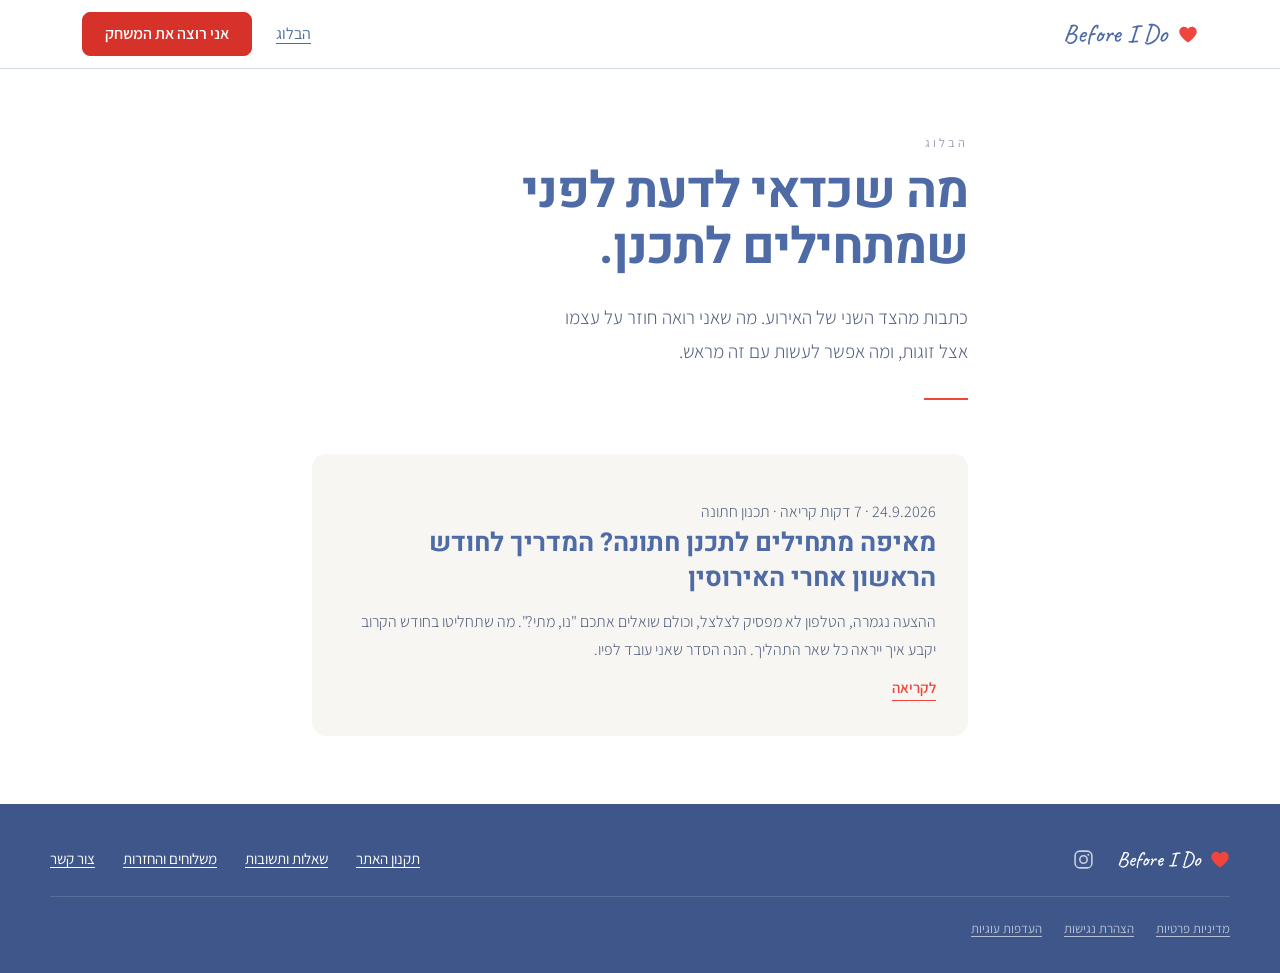
==== blog/index.html @ f8347210 "Add the blog, and its first article "מאיפה מתחילים לתכנן חתונה" and "מה עושים אחרי שהתארסנו" have re" ====
<!DOCTYPE html>
<html lang="he" dir="rtl">
<head>
<meta charset="utf-8">
<meta name="viewport" content="width=device-width, initial-scale=1">
<title>הבלוג — Before I Do</title>
<meta name="description" content="כתבות על תכנון חתונה מהצד של המפיק: מאיפה מתחילים, איך מדברים על תקציב, ואיך עוברים את התהליך ביחד.">
<meta name="theme-color" content="#4F6BA5">
<link rel="canonical" href="https://www.beforeido.co.il/blog">
<link rel="icon" href="/assets/favicon.svg" type="image/svg+xml">
<link rel="stylesheet" href="/assets/fonts.css">
<meta property="og:type" content="website">
<meta property="og:locale" content="he_IL">
<meta property="og:site_name" content="Before I Do">
<meta property="og:url" content="https://www.beforeido.co.il/blog">
<meta property="og:title" content="הבלוג — Before I Do">
<meta property="og:description" content="כתבות על תכנון חתונה מהצד של המפיק: מאיפה מתחילים, איך מדברים על תקציב, ואיך עוברים את התהליך ביחד.">
<meta property="og:image" content="https://www.beforeido.co.il/assets/og-card.png">
<meta name="twitter:card" content="summary_large_image">
<script type="application/ld+json">{"@context":"https://schema.org","@type":"Blog","@id":"https://www.beforeido.co.il/blog#blog","name":"הבלוג של Before I Do","inLanguage":"he-IL","publisher":{"@id":"https://www.beforeido.co.il/#org"},"blogPost":[{"@type":"BlogPosting","headline":"מאיפה מתחילים לתכנן חתונה? המדריך לחודש הראשון אחרי האירוסין","datePublished":"2026-09-24","url":"https://www.beforeido.co.il/blog/meifo-matchilim-letachnen-chatuna"}]}</script>
<style>
  *, *::before, *::after { box-sizing: border-box; }
  :root { color-scheme: light; }
  html { -webkit-text-size-adjust: 100%; }
  body {
    margin: 0; background: #fff; color: #2F3F63;
    font: 300 17px/1.85 Assistant, system-ui, sans-serif;
  }
  a { color: #4F6BA5; }
  a:focus-visible, button:focus-visible {
    outline: 3px solid #EF453D; outline-offset: 3px; border-radius: 4px;
  }
  img { max-width: 100%; height: auto; }

  /* ── header ───────────────────────────────────────────── */
  .bl-top { background: #fff; border-bottom: 1.5px solid rgba(79,107,165,.25); }
  .bl-top-in {
    max-width: 1180px; margin: 0 auto; padding: 12px clamp(20px,5vw,32px);
    display: flex; align-items: center; justify-content: space-between;
    gap: 12px clamp(14px,3vw,26px); flex-wrap: wrap;
  }
  .bl-brand { display: inline-flex; align-items: center; gap: 11px; min-height: 44px; text-decoration: none; }
  .bl-brand span { font: 500 clamp(17px,2.94vw,26px)/1 Caveat, cursive; color: #4F6BA5; }
  .bl-top-nav { display: flex; align-items: center; gap: 10px clamp(14px,3vw,24px); flex-wrap: wrap; }
  .bl-top-nav > a {
    display: inline-flex; align-items: center; min-height: 44px;
    font: 400 16px/1 Assistant, sans-serif; color: #4F6BA5;
    text-decoration: underline; text-underline-offset: 4px;
  }
  .bl-cta {
    text-decoration: none !important; color: #fff !important;
    background: #D63229; border: 1.5px solid #D63229; border-radius: 8px;
    padding: 0 22px; height: 44px; font-weight: 600 !important; white-space: nowrap;
    transition: transform 200ms cubic-bezier(.22,.8,.3,1), box-shadow 200ms ease;
  }
  @media (hover: hover) { .bl-cta:hover { transform: translateY(-2px); box-shadow: 0 8px 20px rgba(31,44,74,.18); } }
  .bl-cta:active { transform: translateY(0); }

  /* ── shared shell ─────────────────────────────────────── */
  .bl-wrap { max-width: 720px; margin: 0 auto; padding: clamp(36px,6vw,68px) clamp(20px,5vw,32px); }
  .bl-eyebrow {
    margin: 0 0 14px; font: 400 12.5px/1 Assistant, sans-serif;
    letter-spacing: 3px; color: rgba(47,63,99,.5);
  }
  .bl-rule { display: block; width: 44px; height: 2px; background: #EF453D; margin: clamp(22px,3vw,30px) 0; }

  /* ── index ────────────────────────────────────────────── */
  .bl-index h1 {
    margin: 0; font: 700 clamp(30px,5vw,50px)/1.12 Heebo, sans-serif;
    letter-spacing: -1px; color: #4F6BA5;
  }
  .bl-index > p.bl-dek {
    margin: clamp(18px,2.4vw,24px) 0 0; max-width: 46ch;
    font: 300 clamp(17px,2.1vw,19px)/1.8 Assistant, sans-serif; color: rgba(47,63,99,.85);
  }
  .bl-list { margin: clamp(34px,5vw,54px) 0 0; display: flex; flex-direction: column; gap: clamp(20px,3vw,26px); }
  .bl-card {
    display: block; text-decoration: none; background: #F7F6F3;
    border-radius: 14px; padding: clamp(24px,3.4vw,32px);
    transition: transform 220ms cubic-bezier(.22,.8,.3,1), box-shadow 220ms ease;
  }
  @media (hover: hover) { .bl-card:hover { transform: translateY(-3px); box-shadow: 0 16px 34px rgba(31,44,74,.12); } }
  .bl-card-meta { margin: 0 0 12px; font: 400 13px/1 Assistant, sans-serif; color: rgba(47,63,99,.55); }
  .bl-card h2 {
    margin: 0; font: 700 clamp(20px,2.8vw,26px)/1.35 Heebo, sans-serif; color: #4F6BA5;
  }
  .bl-card p { margin: 12px 0 0; font: 300 16px/1.75 Assistant, sans-serif; color: rgba(47,63,99,.85); }
  .bl-card span.bl-more {
    display: inline-block; margin-top: 16px;
    font: 600 15px/1 Assistant, sans-serif; color: #EF453D;
    border-bottom: 1.5px solid #EF453D; padding-bottom: 5px;
  }

  /* ── article ──────────────────────────────────────────── */
  .bl-post h1 {
    margin: 0; font: 700 clamp(28px,4.6vw,46px)/1.15 Heebo, sans-serif;
    letter-spacing: -.8px; color: #4F6BA5;
  }
  .bl-lede {
    margin: clamp(20px,2.6vw,26px) 0 0;
    font: 300 clamp(18px,2.3vw,21px)/1.75 Assistant, sans-serif; color: rgba(47,63,99,.85);
  }
  .bl-body { margin-top: clamp(8px,1.4vw,14px); }
  .bl-body h2 {
    margin: clamp(38px,5vw,56px) 0 clamp(12px,1.6vw,18px);
    font: 700 clamp(22px,3vw,30px)/1.3 Heebo, sans-serif; color: #4F6BA5; letter-spacing: -.4px;
  }
  .bl-body h3 {
    margin: clamp(26px,3.4vw,34px) 0 clamp(8px,1.2vw,12px);
    font: 700 clamp(18px,2.2vw,21px)/1.4 Heebo, sans-serif; color: #2F3F63;
  }
  .bl-body p { margin: 0 0 clamp(14px,1.8vw,20px); }
  .bl-body strong { font-weight: 700; color: #4F6BA5; }
  .bl-body ul { margin: 0 0 clamp(16px,2vw,22px); padding-inline-start: 0; list-style: none; }
  .bl-body ul > li {
    position: relative; margin: 0 0 10px; padding-inline-start: 22px;
  }
  .bl-body ul > li::before {
    content: ""; position: absolute; inset-inline-start: 4px; top: .78em;
    width: 6px; height: 6px; border-radius: 50%; background: #EF453D;
  }

  /* ── the product, once, at the end ────────────────────── */
  .bl-plug {
    margin: clamp(44px,6vw,68px) 0 0; background: #4F6BA5; border-radius: 16px;
    padding: clamp(28px,4vw,40px); color: #fff; text-align: center;
  }
  .bl-plug p.bl-plug-eye {
    margin: 0 0 12px; font: 400 12.5px/1 Assistant, sans-serif;
    letter-spacing: 3px; color: rgba(255,255,255,.6);
  }
  .bl-plug h2 { margin: 0; font: 700 clamp(21px,2.8vw,27px)/1.35 Heebo, sans-serif; color: #fff; }
  .bl-plug p.bl-plug-body {
    margin: 14px auto 0; max-width: 46ch;
    font: 300 16px/1.8 Assistant, sans-serif; color: rgba(255,255,255,.9);
  }
  .bl-plug a {
    display: inline-flex; align-items: center; justify-content: center;
    margin-top: 24px; min-height: 52px; padding: 0 34px; border-radius: 8px;
    background: #fff; color: #4F6BA5; border: 1.5px solid #fff;
    font: 600 17px/1 Assistant, sans-serif; text-decoration: none; white-space: nowrap;
    transition: transform 200ms cubic-bezier(.22,.8,.3,1), box-shadow 200ms ease;
  }
  @media (hover: hover) { .bl-plug a:hover { transform: translateY(-2px); box-shadow: 0 8px 20px rgba(0,0,0,.2); } }
  .bl-plug a:active { transform: translateY(0); }

  .bl-back { margin: clamp(30px,4vw,44px) 0 0; font: 400 15px/1 Assistant, sans-serif; }
  .bl-back a { display: inline-flex; align-items: center; min-height: 44px; }

  /* ── footer (same bar the rest of the site carries) ───── */
  #bid-footer {
    background: #3E568A;
    padding: clamp(26px,3.6vw,34px) clamp(20px,5vw,32px) clamp(20px,3vw,26px);
    font-family: Assistant, system-ui, sans-serif;
  }
  .bid-f-bar {
    max-width: 1180px; margin: 0 auto;
    display: flex; flex-wrap: wrap; align-items: center;
    justify-content: space-between; gap: 2px clamp(18px,3vw,32px);
  }
  .bid-f-logo { display: inline-flex; align-items: center; gap: 10px; min-height: 44px; text-decoration: none; }
  .bid-f-logo span { font: 500 clamp(16px,2.4vw,21px)/1 Caveat, cursive; color: #fff; }
  .bid-f-links { display: flex; flex-wrap: wrap; align-items: center; gap: 0 clamp(16px,2.4vw,28px); }
  .bid-f-links > a {
    display: inline-flex; align-items: center; min-height: 44px;
    font: 400 15px/1.5 Assistant, sans-serif; color: #fff;
    text-decoration: underline; text-underline-offset: 3px;
  }
  .bid-f-fine {
    max-width: 1180px; margin: clamp(10px,1.4vw,14px) auto 0;
    padding-block-start: clamp(10px,1.4vw,14px);
    border-block-start: 1px solid rgba(255,255,255,.14);
    display: flex; flex-wrap: wrap; align-items: center; gap: 0 clamp(14px,2vw,22px);
  }
  .bid-f-fine > a {
    display: inline-flex; align-items: center; min-height: 36px;
    font: 400 13px/1.5 Assistant, sans-serif; color: rgba(255,255,255,.62);
    text-decoration: underline; text-underline-offset: 3px;
  }
  @media (hover: hover) { .bid-f-fine > a:hover { color: #fff; } }
  .bid-f-brand { display: inline-flex; align-items: center; gap: clamp(6px,1.4vw,12px); }
  .bid-f-ig {
    display: inline-flex; align-items: center; justify-content: center;
    width: 44px; height: 44px; color: rgba(255,255,255,.72); text-decoration: none;
    transition: color 200ms ease, transform 200ms cubic-bezier(.22,.8,.3,1);
  }
  .bid-f-ig svg { display: block; width: 21px; height: 21px; }
  @media (hover: hover) { .bid-f-ig:hover { color: #fff; transform: translateY(-2px); } }
  @media (max-width: 760px) {
    .bid-f-bar { justify-content: center; gap: 4px 0; }
    .bid-f-links { justify-content: center; gap: 0 20px; }
    .bid-f-fine { justify-content: center; gap: 0 18px; }
  }
  @media (prefers-reduced-motion: reduce) {
    * { transition: none !important; }
  }
</style>
</head>
<body>
<header class="bl-top">
<div class="bl-top-in">
<a class="bl-brand" href="/"><svg width="20" height="17" viewBox="0 0 24 21" fill="#EF453D" aria-hidden="true" style="display:block"><path d="M12 20.4C12 20.4 1.2 13.3 1.2 7.1 1.2 3.7 3.9 1 7.1 1 9.2 1 11.1 2.1 12 3.8 12.9 2.1 14.8 1 16.9 1 20.1 1 22.8 3.7 22.8 7.1 22.8 13.3 12 20.4 12 20.4Z"></path></svg><span>Before I Do</span></a>
<nav class="bl-top-nav">
<a href="/blog">הבלוג</a>
<a class="bl-cta" href="/checkout">אני רוצה את המשחק</a>
</nav>
</div>
</header>
<main class="bl-wrap bl-index">
<p class="bl-eyebrow">הבלוג</p>
<h1>מה שכדאי לדעת לפני שמתחילים לתכנן.</h1>
<p class="bl-dek">כתבות מהצד השני של האירוע. מה שאני רואה חוזר על עצמו אצל זוגות, ומה אפשר לעשות עם זה מראש.</p>
<i class="bl-rule" aria-hidden="true"></i>
<div class="bl-list">
<a class="bl-card" href="/blog/meifo-matchilim-letachnen-chatuna">
<p class="bl-card-meta">24.9.2026 · 7 דקות קריאה · תכנון חתונה</p>
<h2>מאיפה מתחילים לתכנן חתונה? המדריך לחודש הראשון אחרי האירוסין</h2>
<p>ההצעה נגמרה, הטלפון לא מפסיק לצלצל, וכולם שואלים אתכם "נו, מתי?". מה שתחליטו בחודש הקרוב יקבע איך ייראה כל שאר התהליך. הנה הסדר שאני עובד לפיו.</p>
<span class="bl-more">לקריאה</span>
</a>
</div>
</main>
<footer id="bid-footer" dir="rtl">
<div class="bid-f-bar">
<div class="bid-f-brand">
<a class="bid-f-logo" href="/">
<svg width="20" height="17" viewBox="0 0 24 21" fill="#EF453D" aria-hidden="true" style="display:block"><path d="M12 20.4C12 20.4 1.2 13.3 1.2 7.1 1.2 3.7 3.9 1 7.1 1 9.2 1 11.1 2.1 12 3.8 12.9 2.1 14.8 1 16.9 1 20.1 1 22.8 3.7 22.8 7.1 22.8 13.3 12 20.4 12 20.4Z"></path></svg>
<span>Before I Do</span>
</a>
<a class="bid-f-ig" href="https://www.instagram.com/beforeido_wedding" target="_blank" rel="noopener" aria-label="Before I Do באינסטגרם">
<svg viewBox="0 0 24 24" fill="none" stroke="currentColor" stroke-width="1.8" aria-hidden="true"><rect x="2.4" y="2.4" width="19.2" height="19.2" rx="5.4"/><circle cx="12" cy="12" r="4.2"/><circle cx="17.5" cy="6.5" r="1.15" fill="currentColor" stroke="none"/></svg>
</a>
</div>
<nav class="bid-f-links" aria-label="מידע ותקנון">
<a href="/terms#terms">תקנון האתר</a>
<a href="/#bid-faq-section">שאלות ותשובות</a>
<a href="/terms#returns">משלוחים והחזרות</a>
<a href="tel:0526604320">צור קשר</a>
</nav>
</div>
<div class="bid-f-fine">
<a href="/privacy#privacy">מדיניות פרטיות</a>
<a href="/privacy#accessibility">הצהרת נגישות</a>
<a href="/privacy#cookies">העדפות עוגיות</a>
</div>
</footer>
</body>
</html>
---- assets/fonts.css ----
@font-face {
  font-family: 'Assistant';
  font-style: normal;
  font-weight: 300;
  font-display: swap;
  src: url("/assets/fonts/font-1.woff2") format('woff2');
  unicode-range: U+0307-0308, U+0590-05FF, U+200C-2010, U+20AA, U+25CC, U+FB1D-FB4F;
}
@font-face {
  font-family: 'Assistant';
  font-style: normal;
  font-weight: 300;
  font-display: swap;
  src: url("/assets/fonts/font-2.woff2") format('woff2');
  unicode-range: U+0100-02BA, U+02BD-02C5, U+02C7-02CC, U+02CE-02D7, U+02DD-02FF, U+0304, U+0308, U+0329, U+1D00-1DBF, U+1E00-1E9F, U+1EF2-1EFF, U+2020, U+20A0-20AB, U+20AD-20C0, U+2113, U+2C60-2C7F, U+A720-A7FF;
}
@font-face {
  font-family: 'Assistant';
  font-style: normal;
  font-weight: 300;
  font-display: swap;
  src: url("/assets/fonts/font-3.woff2") format('woff2');
  unicode-range: U+0000-00FF, U+0131, U+0152-0153, U+02BB-02BC, U+02C6, U+02DA, U+02DC, U+0304, U+0308, U+0329, U+2000-206F, U+20AC, U+2122, U+2191, U+2193, U+2212, U+2215, U+FEFF, U+FFFD;
}
@font-face {
  font-family: 'Assistant';
  font-style: normal;
  font-weight: 400;
  font-display: swap;
  src: url("/assets/fonts/font-1.woff2") format('woff2');
  unicode-range: U+0307-0308, U+0590-05FF, U+200C-2010, U+20AA, U+25CC, U+FB1D-FB4F;
}
@font-face {
  font-family: 'Assistant';
  font-style: normal;
  font-weight: 400;
  font-display: swap;
  src: url("/assets/fonts/font-2.woff2") format('woff2');
  unicode-range: U+0100-02BA, U+02BD-02C5, U+02C7-02CC, U+02CE-02D7, U+02DD-02FF, U+0304, U+0308, U+0329, U+1D00-1DBF, U+1E00-1E9F, U+1EF2-1EFF, U+2020, U+20A0-20AB, U+20AD-20C0, U+2113, U+2C60-2C7F, U+A720-A7FF;
}
@font-face {
  font-family: 'Assistant';
  font-style: normal;
  font-weight: 400;
  font-display: swap;
  src: url("/assets/fonts/font-3.woff2") format('woff2');
  unicode-range: U+0000-00FF, U+0131, U+0152-0153, U+02BB-02BC, U+02C6, U+02DA, U+02DC, U+0304, U+0308, U+0329, U+2000-206F, U+20AC, U+2122, U+2191, U+2193, U+2212, U+2215, U+FEFF, U+FFFD;
}
@font-face {
  font-family: 'Assistant';
  font-style: normal;
  font-weight: 600;
  font-display: swap;
  src: url("/assets/fonts/font-1.woff2") format('woff2');
  unicode-range: U+0307-0308, U+0590-05FF, U+200C-2010, U+20AA, U+25CC, U+FB1D-FB4F;
}
@font-face {
  font-family: 'Assistant';
  font-style: normal;
  font-weight: 600;
  font-display: swap;
  src: url("/assets/fonts/font-2.woff2") format('woff2');
  unicode-range: U+0100-02BA, U+02BD-02C5, U+02C7-02CC, U+02CE-02D7, U+02DD-02FF, U+0304, U+0308, U+0329, U+1D00-1DBF, U+1E00-1E9F, U+1EF2-1EFF, U+2020, U+20A0-20AB, U+20AD-20C0, U+2113, U+2C60-2C7F, U+A720-A7FF;
}
@font-face {
  font-family: 'Assistant';
  font-style: normal;
  font-weight: 600;
  font-display: swap;
  src: url("/assets/fonts/font-3.woff2") format('woff2');
  unicode-range: U+0000-00FF, U+0131, U+0152-0153, U+02BB-02BC, U+02C6, U+02DA, U+02DC, U+0304, U+0308, U+0329, U+2000-206F, U+20AC, U+2122, U+2191, U+2193, U+2212, U+2215, U+FEFF, U+FFFD;
}
@font-face {
  font-family: 'Assistant';
  font-style: normal;
  font-weight: 700;
  font-display: swap;
  src: url("/assets/fonts/font-1.woff2") format('woff2');
  unicode-range: U+0307-0308, U+0590-05FF, U+200C-2010, U+20AA, U+25CC, U+FB1D-FB4F;
}
@font-face {
  font-family: 'Assistant';
  font-style: normal;
  font-weight: 700;
  font-display: swap;
  src: url("/assets/fonts/font-2.woff2") format('woff2');
  unicode-range: U+0100-02BA, U+02BD-02C5, U+02C7-02CC, U+02CE-02D7, U+02DD-02FF, U+0304, U+0308, U+0329, U+1D00-1DBF, U+1E00-1E9F, U+1EF2-1EFF, U+2020, U+20A0-20AB, U+20AD-20C0, U+2113, U+2C60-2C7F, U+A720-A7FF;
}
@font-face {
  font-family: 'Assistant';
  font-style: normal;
  font-weight: 700;
  font-display: swap;
  src: url("/assets/fonts/font-3.woff2") format('woff2');
  unicode-range: U+0000-00FF, U+0131, U+0152-0153, U+02BB-02BC, U+02C6, U+02DA, U+02DC, U+0304, U+0308, U+0329, U+2000-206F, U+20AC, U+2122, U+2191, U+2193, U+2212, U+2215, U+FEFF, U+FFFD;
}
@font-face {
  font-family: 'Caveat';
  font-style: normal;
  font-weight: 400;
  font-display: swap;
  src: url("/assets/fonts/font-4.woff2") format('woff2');
  unicode-range: U+0460-052F, U+1C80-1C8A, U+20B4, U+2DE0-2DFF, U+A640-A69F, U+FE2E-FE2F;
}
@font-face {
  font-family: 'Caveat';
  font-style: normal;
  font-weight: 400;
  font-display: swap;
  src: url("/assets/fonts/font-5.woff2") format('woff2');
  unicode-range: U+0301, U+0400-045F, U+0490-0491, U+04B0-04B1, U+2116;
}
@font-face {
  font-family: 'Caveat';
  font-style: normal;
  font-weight: 400;
  font-display: swap;
  src: url("/assets/fonts/font-6.woff2") format('woff2');
  unicode-range: U+0100-02BA, U+02BD-02C5, U+02C7-02CC, U+02CE-02D7, U+02DD-02FF, U+0304, U+0308, U+0329, U+1D00-1DBF, U+1E00-1E9F, U+1EF2-1EFF, U+2020, U+20A0-20AB, U+20AD-20C0, U+2113, U+2C60-2C7F, U+A720-A7FF;
}
@font-face {
  font-family: 'Caveat';
  font-style: normal;
  font-weight: 400;
  font-display: swap;
  src: url("/assets/fonts/font-7.woff2") format('woff2');
  unicode-range: U+0000-00FF, U+0131, U+0152-0153, U+02BB-02BC, U+02C6, U+02DA, U+02DC, U+0304, U+0308, U+0329, U+2000-206F, U+20AC, U+2122, U+2191, U+2193, U+2212, U+2215, U+FEFF, U+FFFD;
}
@font-face {
  font-family: 'Caveat';
  font-style: normal;
  font-weight: 500;
  font-display: swap;
  src: url("/assets/fonts/font-4.woff2") format('woff2');
  unicode-range: U+0460-052F, U+1C80-1C8A, U+20B4, U+2DE0-2DFF, U+A640-A69F, U+FE2E-FE2F;
}
@font-face {
  font-family: 'Caveat';
  font-style: normal;
  font-weight: 500;
  font-display: swap;
  src: url("/assets/fonts/font-5.woff2") format('woff2');
  unicode-range: U+0301, U+0400-045F, U+0490-0491, U+04B0-04B1, U+2116;
}
@font-face {
  font-family: 'Caveat';
  font-style: normal;
  font-weight: 500;
  font-display: swap;
  src: url("/assets/fonts/font-6.woff2") format('woff2');
  unicode-range: U+0100-02BA, U+02BD-02C5, U+02C7-02CC, U+02CE-02D7, U+02DD-02FF, U+0304, U+0308, U+0329, U+1D00-1DBF, U+1E00-1E9F, U+1EF2-1EFF, U+2020, U+20A0-20AB, U+20AD-20C0, U+2113, U+2C60-2C7F, U+A720-A7FF;
}
@font-face {
  font-family: 'Caveat';
  font-style: normal;
  font-weight: 500;
  font-display: swap;
  src: url("/assets/fonts/font-7.woff2") format('woff2');
  unicode-range: U+0000-00FF, U+0131, U+0152-0153, U+02BB-02BC, U+02C6, U+02DA, U+02DC, U+0304, U+0308, U+0329, U+2000-206F, U+20AC, U+2122, U+2191, U+2193, U+2212, U+2215, U+FEFF, U+FFFD;
}
@font-face {
  font-family: 'Caveat';
  font-style: normal;
  font-weight: 600;
  font-display: swap;
  src: url("/assets/fonts/font-4.woff2") format('woff2');
  unicode-range: U+0460-052F, U+1C80-1C8A, U+20B4, U+2DE0-2DFF, U+A640-A69F, U+FE2E-FE2F;
}
@font-face {
  font-family: 'Caveat';
  font-style: normal;
  font-weight: 600;
  font-display: swap;
  src: url("/assets/fonts/font-5.woff2") format('woff2');
  unicode-range: U+0301, U+0400-045F, U+0490-0491, U+04B0-04B1, U+2116;
}
@font-face {
  font-family: 'Caveat';
  font-style: normal;
  font-weight: 600;
  font-display: swap;
  src: url("/assets/fonts/font-6.woff2") format('woff2');
  unicode-range: U+0100-02BA, U+02BD-02C5, U+02C7-02CC, U+02CE-02D7, U+02DD-02FF, U+0304, U+0308, U+0329, U+1D00-1DBF, U+1E00-1E9F, U+1EF2-1EFF, U+2020, U+20A0-20AB, U+20AD-20C0, U+2113, U+2C60-2C7F, U+A720-A7FF;
}
@font-face {
  font-family: 'Caveat';
  font-style: normal;
  font-weight: 600;
  font-display: swap;
  src: url("/assets/fonts/font-7.woff2") format('woff2');
  unicode-range: U+0000-00FF, U+0131, U+0152-0153, U+02BB-02BC, U+02C6, U+02DA, U+02DC, U+0304, U+0308, U+0329, U+2000-206F, U+20AC, U+2122, U+2191, U+2193, U+2212, U+2215, U+FEFF, U+FFFD;
}
@font-face {
  font-family: 'Heebo';
  font-style: normal;
  font-weight: 400;
  font-display: swap;
  src: url("/assets/fonts/font-8.woff2") format('woff2');
  unicode-range: U+0307-0308, U+0590-05FF, U+200C-2010, U+20AA, U+25CC, U+FB1D-FB4F;
}
@font-face {
  font-family: 'Heebo';
  font-style: normal;
  font-weight: 400;
  font-display: swap;
  src: url("/assets/fonts/font-9.woff2") format('woff2');
  unicode-range: U+0302-0303, U+0305, U+0307-0308, U+0310, U+0312, U+0315, U+031A, U+0326-0327, U+032C, U+032F-0330, U+0332-0333, U+0338, U+033A, U+0346, U+034D, U+0391-03A1, U+03A3-03A9, U+03B1-03C9, U+03D1, U+03D5-03D6, U+03F0-03F1, U+03F4-03F5, U+2016-2017, U+2034-2038, U+203C, U+2040, U+2043, U+2047, U+2050, U+2057, U+205F, U+2070-2071, U+2074-208E, U+2090-209C, U+20D0-20DC, U+20E1, U+20E5-20EF, U+2100-2112, U+2114-2115, U+2117-2121, U+2123-214F, U+2190, U+2192, U+2194-21AE, U+21B0-21E5, U+21F1-21F2, U+21F4-2211, U+2213-2214, U+2216-22FF, U+2308-230B, U+2310, U+2319, U+231C-2321, U+2336-237A, U+237C, U+2395, U+239B-23B7, U+23D0, U+23DC-23E1, U+2474-2475, U+25AF, U+25B3, U+25B7, U+25BD, U+25C1, U+25CA, U+25CC, U+25FB, U+266D-266F, U+27C0-27FF, U+2900-2AFF, U+2B0E-2B11, U+2B30-2B4C, U+2BFE, U+3030, U+FF5B, U+FF5D, U+1D400-1D7FF, U+1EE00-1EEFF;
}
@font-face {
  font-family: 'Heebo';
  font-style: normal;
  font-weight: 400;
  font-display: swap;
  src: url("/assets/fonts/font-10.woff2") format('woff2');
  unicode-range: U+0001-000C, U+000E-001F, U+007F-009F, U+20DD-20E0, U+20E2-20E4, U+2150-218F, U+2190, U+2192, U+2194-2199, U+21AF, U+21E6-21F0, U+21F3, U+2218-2219, U+2299, U+22C4-22C6, U+2300-243F, U+2440-244A, U+2460-24FF, U+25A0-27BF, U+2800-28FF, U+2921-2922, U+2981, U+29BF, U+29EB, U+2B00-2BFF, U+4DC0-4DFF, U+FFF9-FFFB, U+10140-1018E, U+10190-1019C, U+101A0, U+101D0-101FD, U+102E0-102FB, U+10E60-10E7E, U+1D2C0-1D2D3, U+1D2E0-1D37F, U+1F000-1F0FF, U+1F100-1F1AD, U+1F1E6-1F1FF, U+1F30D-1F30F, U+1F315, U+1F31C, U+1F31E, U+1F320-1F32C, U+1F336, U+1F378, U+1F37D, U+1F382, U+1F393-1F39F, U+1F3A7-1F3A8, U+1F3AC-1F3AF, U+1F3C2, U+1F3C4-1F3C6, U+1F3CA-1F3CE, U+1F3D4-1F3E0, U+1F3ED, U+1F3F1-1F3F3, U+1F3F5-1F3F7, U+1F408, U+1F415, U+1F41F, U+1F426, U+1F43F, U+1F441-1F442, U+1F444, U+1F446-1F449, U+1F44C-1F44E, U+1F453, U+1F46A, U+1F47D, U+1F4A3, U+1F4B0, U+1F4B3, U+1F4B9, U+1F4BB, U+1F4BF, U+1F4C8-1F4CB, U+1F4D6, U+1F4DA, U+1F4DF, U+1F4E3-1F4E6, U+1F4EA-1F4ED, U+1F4F7, U+1F4F9-1F4FB, U+1F4FD-1F4FE, U+1F503, U+1F507-1F50B, U+1F50D, U+1F512-1F513, U+1F53E-1F54A, U+1F54F-1F5FA, U+1F610, U+1F650-1F67F, U+1F687, U+1F68D, U+1F691, U+1F694, U+1F698, U+1F6AD, U+1F6B2, U+1F6B9-1F6BA, U+1F6BC, U+1F6C6-1F6CF, U+1F6D3-1F6D7, U+1F6E0-1F6EA, U+1F6F0-1F6F3, U+1F6F7-1F6FC, U+1F700-1F7FF, U+1F800-1F80B, U+1F810-1F847, U+1F850-1F859, U+1F860-1F887, U+1F890-1F8AD, U+1F8B0-1F8BB, U+1F8C0-1F8C1, U+1F900-1F90B, U+1F93B, U+1F946, U+1F984, U+1F996, U+1F9E9, U+1FA00-1FA6F, U+1FA70-1FA7C, U+1FA80-1FA89, U+1FA8F-1FAC6, U+1FACE-1FADC, U+1FADF-1FAE9, U+1FAF0-1FAF8, U+1FB00-1FBFF;
}
@font-face {
  font-family: 'Heebo';
  font-style: normal;
  font-weight: 400;
  font-display: swap;
  src: url("/assets/fonts/font-11.woff2") format('woff2');
  unicode-range: U+0100-02BA, U+02BD-02C5, U+02C7-02CC, U+02CE-02D7, U+02DD-02FF, U+0304, U+0308, U+0329, U+1D00-1DBF, U+1E00-1E9F, U+1EF2-1EFF, U+2020, U+20A0-20AB, U+20AD-20C0, U+2113, U+2C60-2C7F, U+A720-A7FF;
}
@font-face {
  font-family: 'Heebo';
  font-style: normal;
  font-weight: 400;
  font-display: swap;
  src: url("/assets/fonts/font-12.woff2") format('woff2');
  unicode-range: U+0000-00FF, U+0131, U+0152-0153, U+02BB-02BC, U+02C6, U+02DA, U+02DC, U+0304, U+0308, U+0329, U+2000-206F, U+20AC, U+2122, U+2191, U+2193, U+2212, U+2215, U+FEFF, U+FFFD;
}
@font-face {
  font-family: 'Heebo';
  font-style: normal;
  font-weight: 500;
  font-display: swap;
  src: url("/assets/fonts/font-8.woff2") format('woff2');
  unicode-range: U+0307-0308, U+0590-05FF, U+200C-2010, U+20AA, U+25CC, U+FB1D-FB4F;
}
@font-face {
  font-family: 'Heebo';
  font-style: normal;
  font-weight: 500;
  font-display: swap;
  src: url("/assets/fonts/font-9.woff2") format('woff2');
  unicode-range: U+0302-0303, U+0305, U+0307-0308, U+0310, U+0312, U+0315, U+031A, U+0326-0327, U+032C, U+032F-0330, U+0332-0333, U+0338, U+033A, U+0346, U+034D, U+0391-03A1, U+03A3-03A9, U+03B1-03C9, U+03D1, U+03D5-03D6, U+03F0-03F1, U+03F4-03F5, U+2016-2017, U+2034-2038, U+203C, U+2040, U+2043, U+2047, U+2050, U+2057, U+205F, U+2070-2071, U+2074-208E, U+2090-209C, U+20D0-20DC, U+20E1, U+20E5-20EF, U+2100-2112, U+2114-2115, U+2117-2121, U+2123-214F, U+2190, U+2192, U+2194-21AE, U+21B0-21E5, U+21F1-21F2, U+21F4-2211, U+2213-2214, U+2216-22FF, U+2308-230B, U+2310, U+2319, U+231C-2321, U+2336-237A, U+237C, U+2395, U+239B-23B7, U+23D0, U+23DC-23E1, U+2474-2475, U+25AF, U+25B3, U+25B7, U+25BD, U+25C1, U+25CA, U+25CC, U+25FB, U+266D-266F, U+27C0-27FF, U+2900-2AFF, U+2B0E-2B11, U+2B30-2B4C, U+2BFE, U+3030, U+FF5B, U+FF5D, U+1D400-1D7FF, U+1EE00-1EEFF;
}
@font-face {
  font-family: 'Heebo';
  font-style: normal;
  font-weight: 500;
  font-display: swap;
  src: url("/assets/fonts/font-10.woff2") format('woff2');
  unicode-range: U+0001-000C, U+000E-001F, U+007F-009F, U+20DD-20E0, U+20E2-20E4, U+2150-218F, U+2190, U+2192, U+2194-2199, U+21AF, U+21E6-21F0, U+21F3, U+2218-2219, U+2299, U+22C4-22C6, U+2300-243F, U+2440-244A, U+2460-24FF, U+25A0-27BF, U+2800-28FF, U+2921-2922, U+2981, U+29BF, U+29EB, U+2B00-2BFF, U+4DC0-4DFF, U+FFF9-FFFB, U+10140-1018E, U+10190-1019C, U+101A0, U+101D0-101FD, U+102E0-102FB, U+10E60-10E7E, U+1D2C0-1D2D3, U+1D2E0-1D37F, U+1F000-1F0FF, U+1F100-1F1AD, U+1F1E6-1F1FF, U+1F30D-1F30F, U+1F315, U+1F31C, U+1F31E, U+1F320-1F32C, U+1F336, U+1F378, U+1F37D, U+1F382, U+1F393-1F39F, U+1F3A7-1F3A8, U+1F3AC-1F3AF, U+1F3C2, U+1F3C4-1F3C6, U+1F3CA-1F3CE, U+1F3D4-1F3E0, U+1F3ED, U+1F3F1-1F3F3, U+1F3F5-1F3F7, U+1F408, U+1F415, U+1F41F, U+1F426, U+1F43F, U+1F441-1F442, U+1F444, U+1F446-1F449, U+1F44C-1F44E, U+1F453, U+1F46A, U+1F47D, U+1F4A3, U+1F4B0, U+1F4B3, U+1F4B9, U+1F4BB, U+1F4BF, U+1F4C8-1F4CB, U+1F4D6, U+1F4DA, U+1F4DF, U+1F4E3-1F4E6, U+1F4EA-1F4ED, U+1F4F7, U+1F4F9-1F4FB, U+1F4FD-1F4FE, U+1F503, U+1F507-1F50B, U+1F50D, U+1F512-1F513, U+1F53E-1F54A, U+1F54F-1F5FA, U+1F610, U+1F650-1F67F, U+1F687, U+1F68D, U+1F691, U+1F694, U+1F698, U+1F6AD, U+1F6B2, U+1F6B9-1F6BA, U+1F6BC, U+1F6C6-1F6CF, U+1F6D3-1F6D7, U+1F6E0-1F6EA, U+1F6F0-1F6F3, U+1F6F7-1F6FC, U+1F700-1F7FF, U+1F800-1F80B, U+1F810-1F847, U+1F850-1F859, U+1F860-1F887, U+1F890-1F8AD, U+1F8B0-1F8BB, U+1F8C0-1F8C1, U+1F900-1F90B, U+1F93B, U+1F946, U+1F984, U+1F996, U+1F9E9, U+1FA00-1FA6F, U+1FA70-1FA7C, U+1FA80-1FA89, U+1FA8F-1FAC6, U+1FACE-1FADC, U+1FADF-1FAE9, U+1FAF0-1FAF8, U+1FB00-1FBFF;
}
@font-face {
  font-family: 'Heebo';
  font-style: normal;
  font-weight: 500;
  font-display: swap;
  src: url("/assets/fonts/font-11.woff2") format('woff2');
  unicode-range: U+0100-02BA, U+02BD-02C5, U+02C7-02CC, U+02CE-02D7, U+02DD-02FF, U+0304, U+0308, U+0329, U+1D00-1DBF, U+1E00-1E9F, U+1EF2-1EFF, U+2020, U+20A0-20AB, U+20AD-20C0, U+2113, U+2C60-2C7F, U+A720-A7FF;
}
@font-face {
  font-family: 'Heebo';
  font-style: normal;
  font-weight: 500;
  font-display: swap;
  src: url("/assets/fonts/font-12.woff2") format('woff2');
  unicode-range: U+0000-00FF, U+0131, U+0152-0153, U+02BB-02BC, U+02C6, U+02DA, U+02DC, U+0304, U+0308, U+0329, U+2000-206F, U+20AC, U+2122, U+2191, U+2193, U+2212, U+2215, U+FEFF, U+FFFD;
}
@font-face {
  font-family: 'Heebo';
  font-style: normal;
  font-weight: 700;
  font-display: swap;
  src: url("/assets/fonts/font-8.woff2") format('woff2');
  unicode-range: U+0307-0308, U+0590-05FF, U+200C-2010, U+20AA, U+25CC, U+FB1D-FB4F;
}
@font-face {
  font-family: 'Heebo';
  font-style: normal;
  font-weight: 700;
  font-display: swap;
  src: url("/assets/fonts/font-9.woff2") format('woff2');
  unicode-range: U+0302-0303, U+0305, U+0307-0308, U+0310, U+0312, U+0315, U+031A, U+0326-0327, U+032C, U+032F-0330, U+0332-0333, U+0338, U+033A, U+0346, U+034D, U+0391-03A1, U+03A3-03A9, U+03B1-03C9, U+03D1, U+03D5-03D6, U+03F0-03F1, U+03F4-03F5, U+2016-2017, U+2034-2038, U+203C, U+2040, U+2043, U+2047, U+2050, U+2057, U+205F, U+2070-2071, U+2074-208E, U+2090-209C, U+20D0-20DC, U+20E1, U+20E5-20EF, U+2100-2112, U+2114-2115, U+2117-2121, U+2123-214F, U+2190, U+2192, U+2194-21AE, U+21B0-21E5, U+21F1-21F2, U+21F4-2211, U+2213-2214, U+2216-22FF, U+2308-230B, U+2310, U+2319, U+231C-2321, U+2336-237A, U+237C, U+2395, U+239B-23B7, U+23D0, U+23DC-23E1, U+2474-2475, U+25AF, U+25B3, U+25B7, U+25BD, U+25C1, U+25CA, U+25CC, U+25FB, U+266D-266F, U+27C0-27FF, U+2900-2AFF, U+2B0E-2B11, U+2B30-2B4C, U+2BFE, U+3030, U+FF5B, U+FF5D, U+1D400-1D7FF, U+1EE00-1EEFF;
}
@font-face {
  font-family: 'Heebo';
  font-style: normal;
  font-weight: 700;
  font-display: swap;
  src: url("/assets/fonts/font-10.woff2") format('woff2');
  unicode-range: U+0001-000C, U+000E-001F, U+007F-009F, U+20DD-20E0, U+20E2-20E4, U+2150-218F, U+2190, U+2192, U+2194-2199, U+21AF, U+21E6-21F0, U+21F3, U+2218-2219, U+2299, U+22C4-22C6, U+2300-243F, U+2440-244A, U+2460-24FF, U+25A0-27BF, U+2800-28FF, U+2921-2922, U+2981, U+29BF, U+29EB, U+2B00-2BFF, U+4DC0-4DFF, U+FFF9-FFFB, U+10140-1018E, U+10190-1019C, U+101A0, U+101D0-101FD, U+102E0-102FB, U+10E60-10E7E, U+1D2C0-1D2D3, U+1D2E0-1D37F, U+1F000-1F0FF, U+1F100-1F1AD, U+1F1E6-1F1FF, U+1F30D-1F30F, U+1F315, U+1F31C, U+1F31E, U+1F320-1F32C, U+1F336, U+1F378, U+1F37D, U+1F382, U+1F393-1F39F, U+1F3A7-1F3A8, U+1F3AC-1F3AF, U+1F3C2, U+1F3C4-1F3C6, U+1F3CA-1F3CE, U+1F3D4-1F3E0, U+1F3ED, U+1F3F1-1F3F3, U+1F3F5-1F3F7, U+1F408, U+1F415, U+1F41F, U+1F426, U+1F43F, U+1F441-1F442, U+1F444, U+1F446-1F449, U+1F44C-1F44E, U+1F453, U+1F46A, U+1F47D, U+1F4A3, U+1F4B0, U+1F4B3, U+1F4B9, U+1F4BB, U+1F4BF, U+1F4C8-1F4CB, U+1F4D6, U+1F4DA, U+1F4DF, U+1F4E3-1F4E6, U+1F4EA-1F4ED, U+1F4F7, U+1F4F9-1F4FB, U+1F4FD-1F4FE, U+1F503, U+1F507-1F50B, U+1F50D, U+1F512-1F513, U+1F53E-1F54A, U+1F54F-1F5FA, U+1F610, U+1F650-1F67F, U+1F687, U+1F68D, U+1F691, U+1F694, U+1F698, U+1F6AD, U+1F6B2, U+1F6B9-1F6BA, U+1F6BC, U+1F6C6-1F6CF, U+1F6D3-1F6D7, U+1F6E0-1F6EA, U+1F6F0-1F6F3, U+1F6F7-1F6FC, U+1F700-1F7FF, U+1F800-1F80B, U+1F810-1F847, U+1F850-1F859, U+1F860-1F887, U+1F890-1F8AD, U+1F8B0-1F8BB, U+1F8C0-1F8C1, U+1F900-1F90B, U+1F93B, U+1F946, U+1F984, U+1F996, U+1F9E9, U+1FA00-1FA6F, U+1FA70-1FA7C, U+1FA80-1FA89, U+1FA8F-1FAC6, U+1FACE-1FADC, U+1FADF-1FAE9, U+1FAF0-1FAF8, U+1FB00-1FBFF;
}
@font-face {
  font-family: 'Heebo';
  font-style: normal;
  font-weight: 700;
  font-display: swap;
  src: url("/assets/fonts/font-11.woff2") format('woff2');
  unicode-range: U+0100-02BA, U+02BD-02C5, U+02C7-02CC, U+02CE-02D7, U+02DD-02FF, U+0304, U+0308, U+0329, U+1D00-1DBF, U+1E00-1E9F, U+1EF2-1EFF, U+2020, U+20A0-20AB, U+20AD-20C0, U+2113, U+2C60-2C7F, U+A720-A7FF;
}
@font-face {
  font-family: 'Heebo';
  font-style: normal;
  font-weight: 700;
  font-display: swap;
  src: url("/assets/fonts/font-12.woff2") format('woff2');
  unicode-range: U+0000-00FF, U+0131, U+0152-0153, U+02BB-02BC, U+02C6, U+02DA, U+02DC, U+0304, U+0308, U+0329, U+2000-206F, U+20AC, U+2122, U+2191, U+2193, U+2212, U+2215, U+FEFF, U+FFFD;
}
@font-face {
  font-family: 'Heebo';
  font-style: normal;
  font-weight: 800;
  font-display: swap;
  src: url("/assets/fonts/font-8.woff2") format('woff2');
  unicode-range: U+0307-0308, U+0590-05FF, U+200C-2010, U+20AA, U+25CC, U+FB1D-FB4F;
}
@font-face {
  font-family: 'Heebo';
  font-style: normal;
  font-weight: 800;
  font-display: swap;
  src: url("/assets/fonts/font-9.woff2") format('woff2');
  unicode-range: U+0302-0303, U+0305, U+0307-0308, U+0310, U+0312, U+0315, U+031A, U+0326-0327, U+032C, U+032F-0330, U+0332-0333, U+0338, U+033A, U+0346, U+034D, U+0391-03A1, U+03A3-03A9, U+03B1-03C9, U+03D1, U+03D5-03D6, U+03F0-03F1, U+03F4-03F5, U+2016-2017, U+2034-2038, U+203C, U+2040, U+2043, U+2047, U+2050, U+2057, U+205F, U+2070-2071, U+2074-208E, U+2090-209C, U+20D0-20DC, U+20E1, U+20E5-20EF, U+2100-2112, U+2114-2115, U+2117-2121, U+2123-214F, U+2190, U+2192, U+2194-21AE, U+21B0-21E5, U+21F1-21F2, U+21F4-2211, U+2213-2214, U+2216-22FF, U+2308-230B, U+2310, U+2319, U+231C-2321, U+2336-237A, U+237C, U+2395, U+239B-23B7, U+23D0, U+23DC-23E1, U+2474-2475, U+25AF, U+25B3, U+25B7, U+25BD, U+25C1, U+25CA, U+25CC, U+25FB, U+266D-266F, U+27C0-27FF, U+2900-2AFF, U+2B0E-2B11, U+2B30-2B4C, U+2BFE, U+3030, U+FF5B, U+FF5D, U+1D400-1D7FF, U+1EE00-1EEFF;
}
@font-face {
  font-family: 'Heebo';
  font-style: normal;
  font-weight: 800;
  font-display: swap;
  src: url("/assets/fonts/font-10.woff2") format('woff2');
  unicode-range: U+0001-000C, U+000E-001F, U+007F-009F, U+20DD-20E0, U+20E2-20E4, U+2150-218F, U+2190, U+2192, U+2194-2199, U+21AF, U+21E6-21F0, U+21F3, U+2218-2219, U+2299, U+22C4-22C6, U+2300-243F, U+2440-244A, U+2460-24FF, U+25A0-27BF, U+2800-28FF, U+2921-2922, U+2981, U+29BF, U+29EB, U+2B00-2BFF, U+4DC0-4DFF, U+FFF9-FFFB, U+10140-1018E, U+10190-1019C, U+101A0, U+101D0-101FD, U+102E0-102FB, U+10E60-10E7E, U+1D2C0-1D2D3, U+1D2E0-1D37F, U+1F000-1F0FF, U+1F100-1F1AD, U+1F1E6-1F1FF, U+1F30D-1F30F, U+1F315, U+1F31C, U+1F31E, U+1F320-1F32C, U+1F336, U+1F378, U+1F37D, U+1F382, U+1F393-1F39F, U+1F3A7-1F3A8, U+1F3AC-1F3AF, U+1F3C2, U+1F3C4-1F3C6, U+1F3CA-1F3CE, U+1F3D4-1F3E0, U+1F3ED, U+1F3F1-1F3F3, U+1F3F5-1F3F7, U+1F408, U+1F415, U+1F41F, U+1F426, U+1F43F, U+1F441-1F442, U+1F444, U+1F446-1F449, U+1F44C-1F44E, U+1F453, U+1F46A, U+1F47D, U+1F4A3, U+1F4B0, U+1F4B3, U+1F4B9, U+1F4BB, U+1F4BF, U+1F4C8-1F4CB, U+1F4D6, U+1F4DA, U+1F4DF, U+1F4E3-1F4E6, U+1F4EA-1F4ED, U+1F4F7, U+1F4F9-1F4FB, U+1F4FD-1F4FE, U+1F503, U+1F507-1F50B, U+1F50D, U+1F512-1F513, U+1F53E-1F54A, U+1F54F-1F5FA, U+1F610, U+1F650-1F67F, U+1F687, U+1F68D, U+1F691, U+1F694, U+1F698, U+1F6AD, U+1F6B2, U+1F6B9-1F6BA, U+1F6BC, U+1F6C6-1F6CF, U+1F6D3-1F6D7, U+1F6E0-1F6EA, U+1F6F0-1F6F3, U+1F6F7-1F6FC, U+1F700-1F7FF, U+1F800-1F80B, U+1F810-1F847, U+1F850-1F859, U+1F860-1F887, U+1F890-1F8AD, U+1F8B0-1F8BB, U+1F8C0-1F8C1, U+1F900-1F90B, U+1F93B, U+1F946, U+1F984, U+1F996, U+1F9E9, U+1FA00-1FA6F, U+1FA70-1FA7C, U+1FA80-1FA89, U+1FA8F-1FAC6, U+1FACE-1FADC, U+1FADF-1FAE9, U+1FAF0-1FAF8, U+1FB00-1FBFF;
}
@font-face {
  font-family: 'Heebo';
  font-style: normal;
  font-weight: 800;
  font-display: swap;
  src: url("/assets/fonts/font-11.woff2") format('woff2');
  unicode-range: U+0100-02BA, U+02BD-02C5, U+02C7-02CC, U+02CE-02D7, U+02DD-02FF, U+0304, U+0308, U+0329, U+1D00-1DBF, U+1E00-1E9F, U+1EF2-1EFF, U+2020, U+20A0-20AB, U+20AD-20C0, U+2113, U+2C60-2C7F, U+A720-A7FF;
}
@font-face {
  font-family: 'Heebo';
  font-style: normal;
  font-weight: 800;
  font-display: swap;
  src: url("/assets/fonts/font-12.woff2") format('woff2');
  unicode-range: U+0000-00FF, U+0131, U+0152-0153, U+02BB-02BC, U+02C6, U+02DA, U+02DC, U+0304, U+0308, U+0329, U+2000-206F, U+20AC, U+2122, U+2191, U+2193, U+2212, U+2215, U+FEFF, U+FFFD;
}
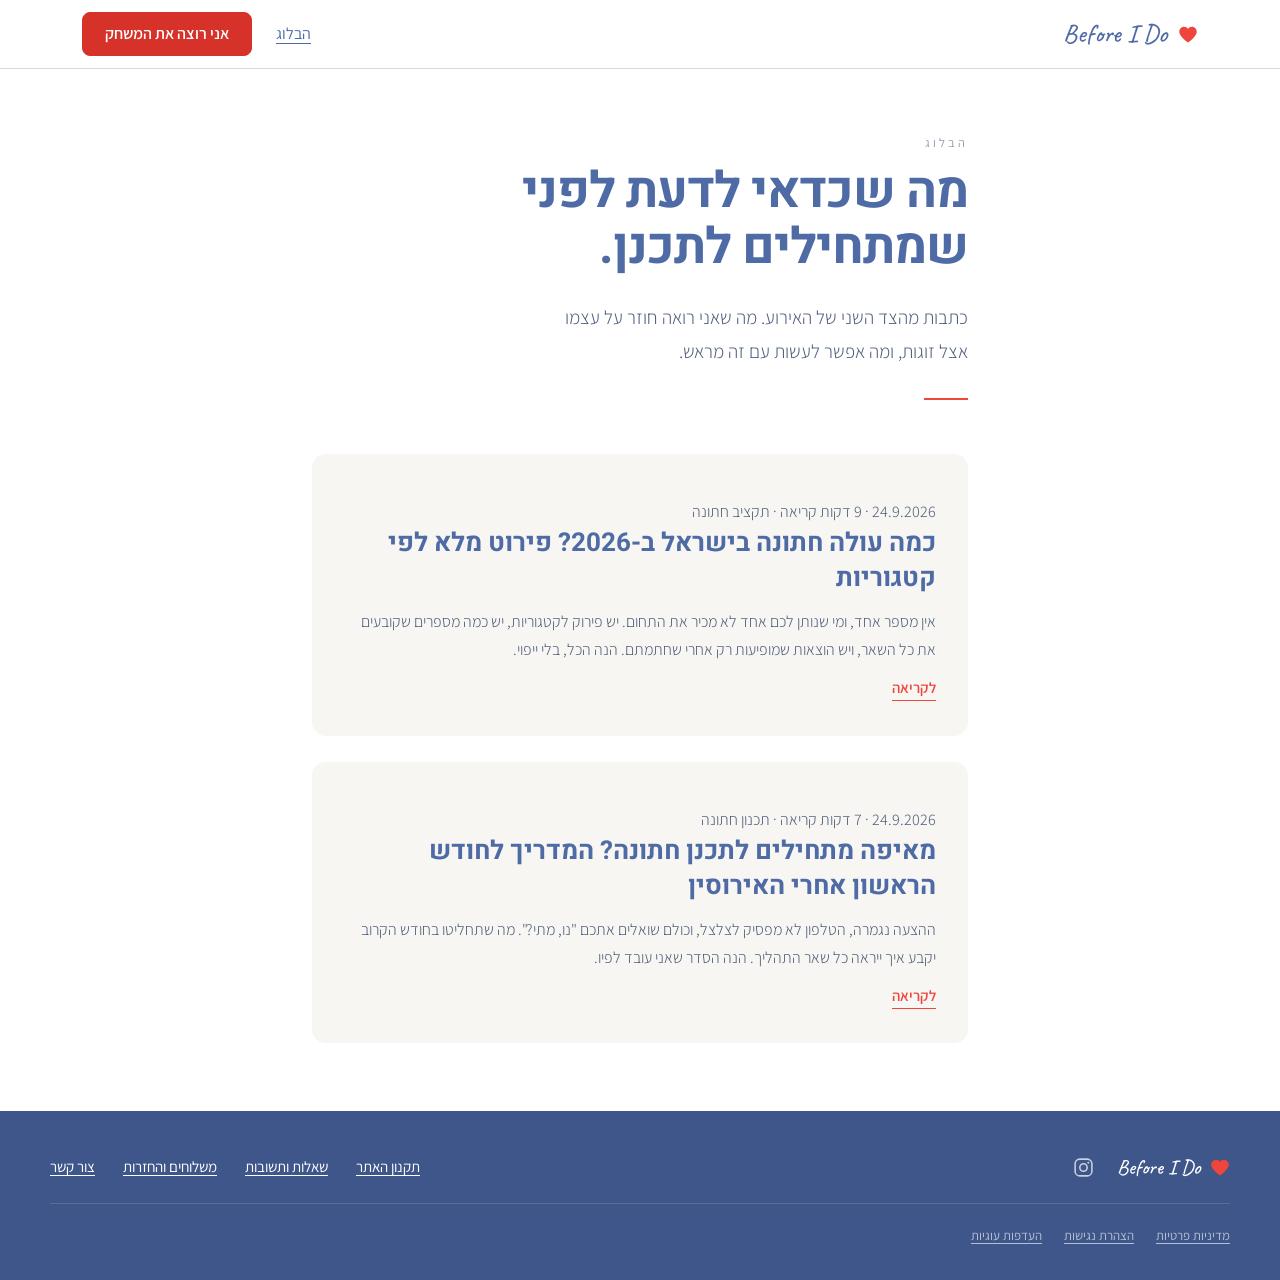
==== commit b18379a3: "Publish the wedding-cost article His per-plate ranges are in, which is the figure the page is search" ====
--- a/blog/index.html
+++ b/blog/index.html
@@ -17,7 +17,7 @@
 <meta property="og:description" content="כתבות על תכנון חתונה מהצד של המפיק: מאיפה מתחילים, איך מדברים על תקציב, ואיך עוברים את התהליך ביחד.">
 <meta property="og:image" content="https://www.beforeido.co.il/assets/og-card.png">
 <meta name="twitter:card" content="summary_large_image">
-<script type="application/ld+json">{"@context":"https://schema.org","@type":"Blog","@id":"https://www.beforeido.co.il/blog#blog","name":"הבלוג של Before I Do","inLanguage":"he-IL","publisher":{"@id":"https://www.beforeido.co.il/#org"},"blogPost":[{"@type":"BlogPosting","headline":"מאיפה מתחילים לתכנן חתונה? המדריך לחודש הראשון אחרי האירוסין","datePublished":"2026-09-24","url":"https://www.beforeido.co.il/blog/meifo-matchilim-letachnen-chatuna"}]}</script>
+<script type="application/ld+json">{"@context":"https://schema.org","@type":"Blog","@id":"https://www.beforeido.co.il/blog#blog","name":"הבלוג של Before I Do","inLanguage":"he-IL","publisher":{"@id":"https://www.beforeido.co.il/#org"},"blogPost":[{"@type":"BlogPosting","headline":"כמה עולה חתונה בישראל ב-2026? פירוט מלא לפי קטגוריות","datePublished":"2026-09-24","url":"https://www.beforeido.co.il/blog/kama-ola-chatuna-beisrael-2026"},{"@type":"BlogPosting","headline":"מאיפה מתחילים לתכנן חתונה? המדריך לחודש הראשון אחרי האירוסין","datePublished":"2026-09-24","url":"https://www.beforeido.co.il/blog/meifo-matchilim-letachnen-chatuna"}]}</script>
 <style>
   *, *::before, *::after { box-sizing: border-box; }
   :root { color-scheme: light; }
@@ -118,6 +118,23 @@
   .bl-body ul > li::before {
     content: ""; position: absolute; inset-inline-start: 4px; top: .78em;
     width: 6px; height: 6px; border-radius: 50%; background: #EF453D;
+  }
+
+  /* A two-column figure list. Real table semantics through roles, so it
+     reads correctly to a screen reader without a <table> to wrangle in RTL. */
+  .bl-table {
+    margin: 0 0 clamp(18px,2.4vw,26px);
+    border-block-start: 1px solid rgba(79,107,165,.22);
+  }
+  .bl-table > [role="row"] {
+    display: flex; align-items: baseline; justify-content: space-between;
+    gap: 16px; padding: 14px 2px;
+    border-block-end: 1px solid rgba(79,107,165,.22);
+  }
+  .bl-table [role="rowheader"] { font: 400 16px/1.4 Assistant, sans-serif; color: rgba(47,63,99,.85); }
+  .bl-table [role="cell"] {
+    font: 700 clamp(17px,2.1vw,19px)/1.2 Heebo, sans-serif; color: #4F6BA5;
+    white-space: nowrap; direction: ltr; unicode-bidi: isolate;
   }
 
   /* ── the product, once, at the end ────────────────────── */
@@ -212,6 +229,12 @@
 <p class="bl-dek">כתבות מהצד השני של האירוע. מה שאני רואה חוזר על עצמו אצל זוגות, ומה אפשר לעשות עם זה מראש.</p>
 <i class="bl-rule" aria-hidden="true"></i>
 <div class="bl-list">
+<a class="bl-card" href="/blog/kama-ola-chatuna-beisrael-2026">
+<p class="bl-card-meta">24.9.2026 · 9 דקות קריאה · תקציב חתונה</p>
+<h2>כמה עולה חתונה בישראל ב-2026? פירוט מלא לפי קטגוריות</h2>
+<p>אין מספר אחד, ומי שנותן לכם אחד לא מכיר את התחום. יש פירוק לקטגוריות, יש כמה מספרים שקובעים את כל השאר, ויש הוצאות שמופיעות רק אחרי שחתמתם. הנה הכל, בלי ייפוי.</p>
+<span class="bl-more">לקריאה</span>
+</a>
 <a class="bl-card" href="/blog/meifo-matchilim-letachnen-chatuna">
 <p class="bl-card-meta">24.9.2026 · 7 דקות קריאה · תכנון חתונה</p>
 <h2>מאיפה מתחילים לתכנן חתונה? המדריך לחודש הראשון אחרי האירוסין</h2>
